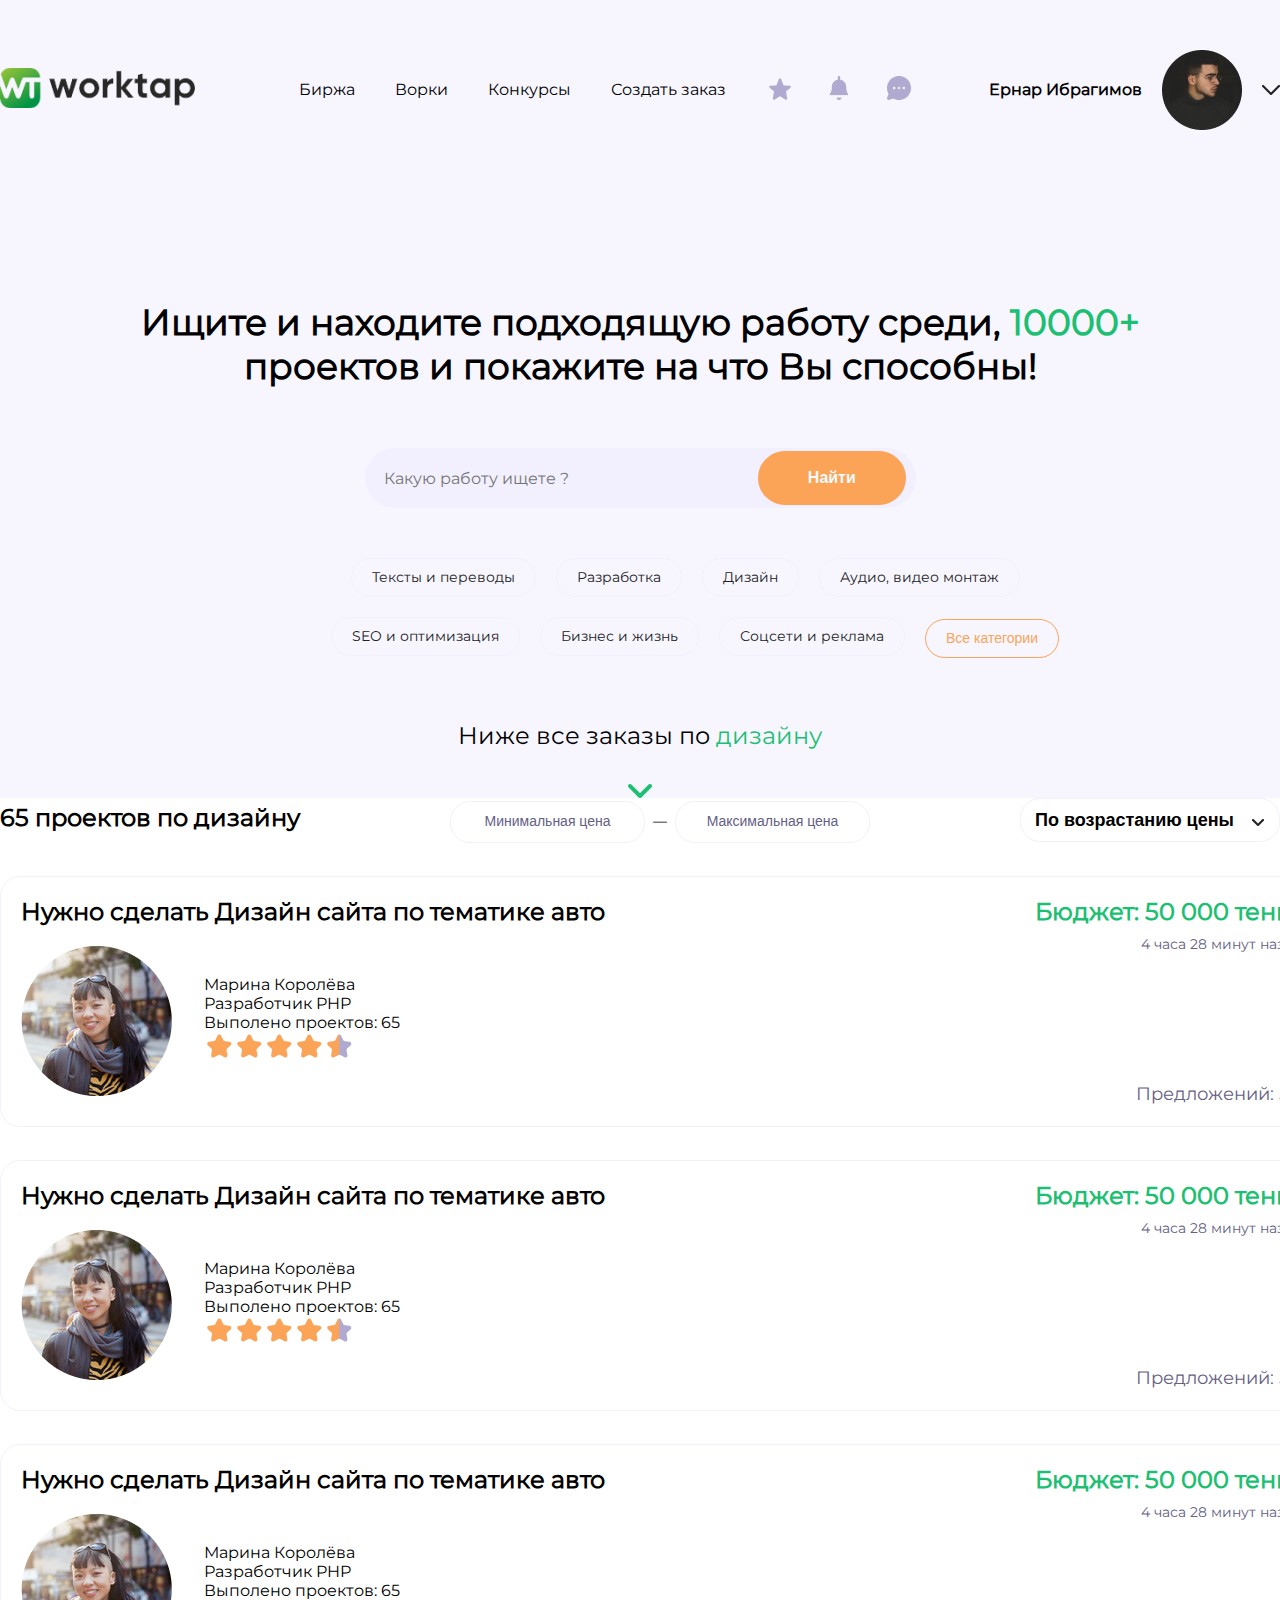
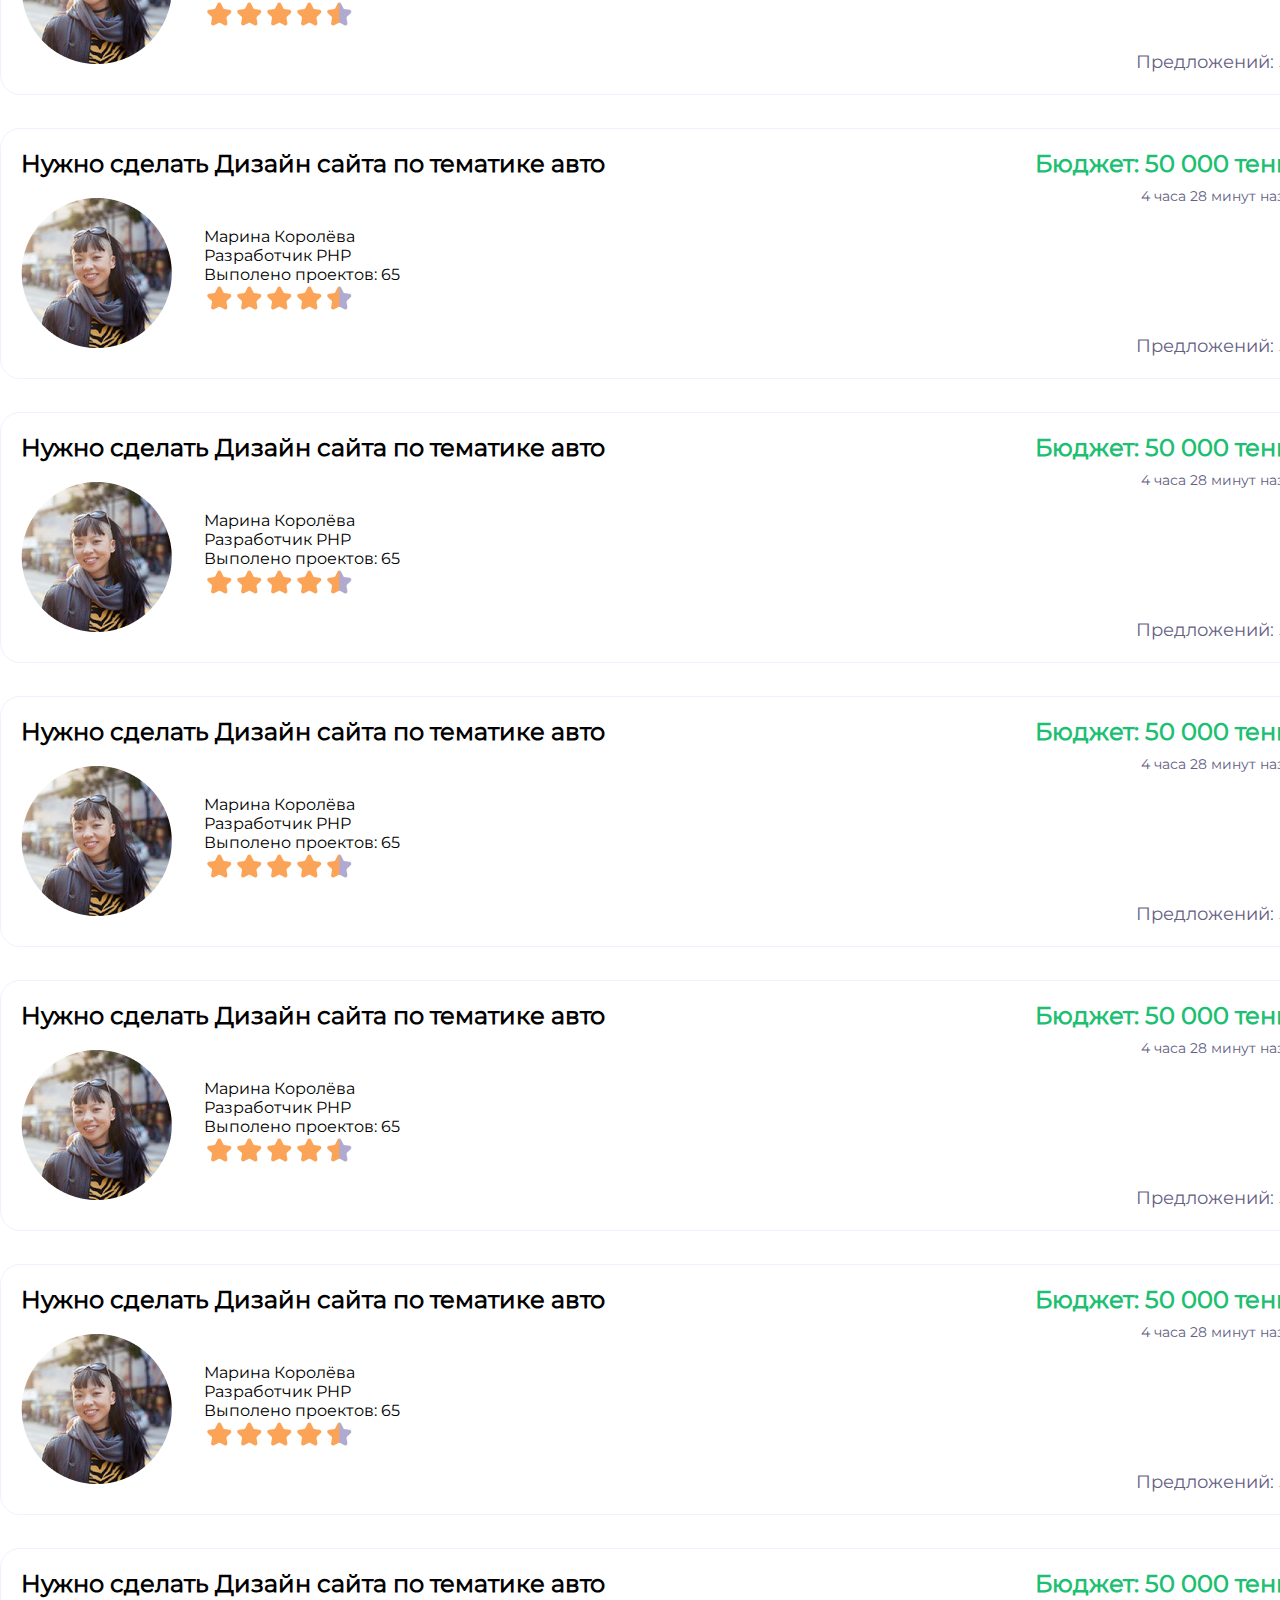
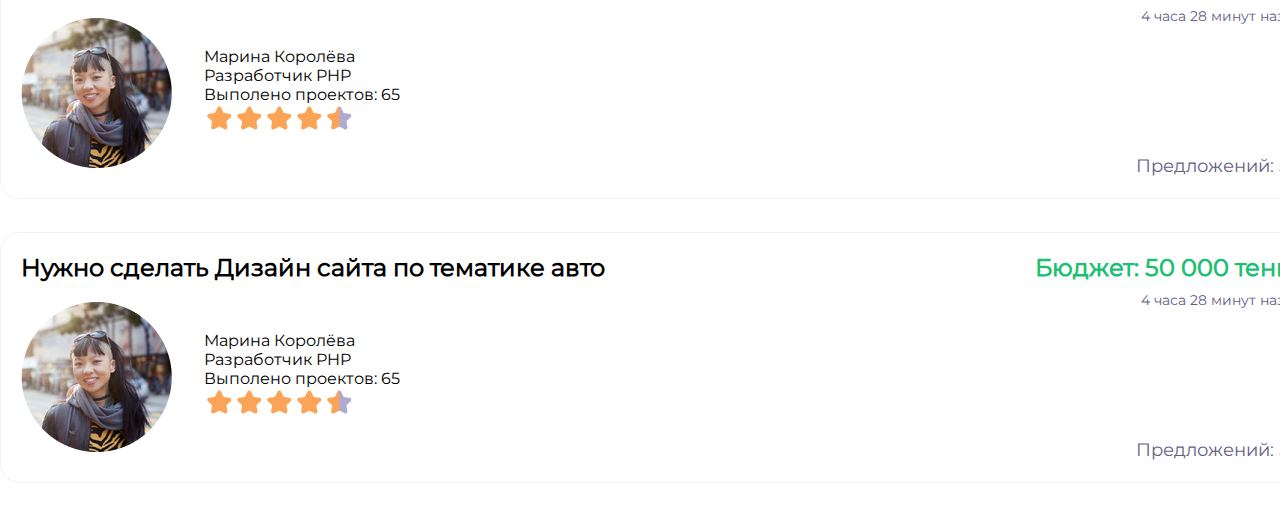
==== birzha.html @ c6c2c229 "add birzha" ====
<!DOCTYPE html>
<html lang="en">
<head>
    <meta charset="UTF-8">
    <meta http-equiv="X-UA-Compatible" content="IE=edge">
    <meta name="viewport" content="width=device-width, initial-scale=1.0">
    <link rel="stylesheet" href="css/style.css">
    <title>Document</title>
</head>
<body>
    <section class="one_birzha">
        <div class="container">
            <header class="main_header">
                <div class="top_nav">
                    <div class="top_nav__logo">
                        <a href="#">
                            <img src="img/image 3.png" alt="">
                        </a>
                    </div>
                    <ul class="top_nav__menu">
                        <li>
                            <a href="" class="top_nav__link">Биржа</a>
                        </li>
                        <li>
                            <a href="" class="top_nav__link">Ворки</a>
                        </li>
                        <li>
                            <a href="" class="top_nav__link">Конкурсы</a>
                        </li>
                        <li>
                            <a href="" class="top_nav__link">Создать заказ</a>
                        </li>
                    </ul>
                    <div class="top_nav__pics">
                        <img src="img/birzh/star.png" alt="" class="top_nav__img">
                        <img src="img/birzh/bell.png" alt="" class="top_nav__img">
                        <img src="img/birzh/cloud.png" alt="" class="top_nav__img">
                    </div>
                    <div class="top_nav__specialist">
                        <p class="top_nav__name">Ернар Ибрагимов</p>
                        <img src="img/birzh/lico_header.png" alt="" class="specialist_photo">
                        <img src="img/birzh/v.png" alt="" class="specialist_v">
                    </div>
                </div>
            </header>
            <div class="birzha_centr">
                <div class="content_one__birzha_zag">
                    <div class="zagolovok_birzha">
                        <p>Ищите и находите подходящую работу среди, <span class="colortext">10000+</span> проектов и покажите на что Вы способны!</p>
                    </div>
                </div>
                <div class="content_one__birzha">
                    <form action="" class="text-center_birzha" id="index-bottom-form">
                        <input class="whattodo" type="text" placeholder="Какую работу ищете ?">
                        <input class="searching_button" type="button" value="Найти">
                    </form>
                    <fieldset class="categories_birzha">
                        <div class="categories__text">
                            <label class="categories__label" for="text">Тексты и переводы</label>
                        </div>
                        <div class="categories__development">
                            <label class="categories__label" for="development">Разработка</label>
                        </div>
                        <div class="categories__design">
                            <label class="categories__label" for="design">Дизайн</label>
                        </div>
                        <div class="categories__editing">
                            <label class="categories__label" for="editing">Аудио, видео монтаж</label>
                        </div>
                        <div class="categories__seo">
                            <label class="categories__label" for="seo">SEO и оптимизация</label>
                        </div>
                        <div class="categories__business">
                            <label class="categories__label" for="business">Бизнес и жизнь</label>
                        </div>
                        <div class="categories__advert">
                            <label class="categories__label" for="advert">Соцсети и реклама</label>
                        </div>
                        <input class="categories__button" type="button" value="Все категории">
                    </fieldset>
                    <div class="content_footer">
                        <p class="con_foot">Ниже все заказы по <span class="colortext">дизайну</span></p>
                    </div>
                    <div class="content_footer__galka">
                        <img src="img/birzh/v_green.png" alt="" class="img_foot">
                    </div>
                </div>
            </div>
        </div>
    </section>
    <section class="two_birzha">
        <div class="container">
            <div class="two_birzha__top">
                <h2 class="sec_two__title">65 проектов по дизайну</h2>
                <div class="sec_two__buttons_top">
                    <button class="min">Минимальная цена</button>
                    <p class="sec_two__p_top">—</p>
                    <button class="max">Максимальная цена</button>
                </div>
                <div class="sec_two__price_sort">
                    <button class="price_sort_button">По возрастанию цены</button>
                    <img src="img/birzh/v_price_sort.png" alt="" class="price_sort__img">
                </div>
            </div>
            <div class="sec_two__freelancers">
                <div class="freelancer_cards freelancer-item__birzha">
                    <div class="freelancer-item__birzha_left">
                        <h2 class="freelancer_card__title">Нужно сделать Дизайн сайта по тематике авто</h2>
                        <header class="freelancer_card__header_birzha">
                            <img class="freelancer_card__img" src="img/freelans1.png" alt="">
                            <div class="freelancer_info">
                                <p class="freelancer_card__name">Марина Королёва</p>
                                <p class="freelancer_card__speciality">Разработчик PHP</p>
                                <p class="freelancer_card__project_done">Выполено проектов: 65</p>
                                <div class="freelancer_card__rates">
                                    <img class="rate__star" src="img/Group1.png" alt="+">
                                </div>
                            </div>
                        </header>
                    </div> 
                    <div class="freelancer-item__birzha_right">
                        <h2 class="freelance_card__title_right">Бюджет: 50 000 тенге</h2>
                        <p class="freelance_card__right">4 часа 28 минут назад</p>
                        <p class="freelance_card__right_bottom">Предложений: 50</p>
                    </div>  
                </div>
                <div class="freelancer_cards freelancer-item__birzha">
                    <div class="freelancer-item__birzha_left">
                        <h2 class="freelancer_card__title">Нужно сделать Дизайн сайта по тематике авто</h2>
                        <header class="freelancer_card__header_birzha">
                            <img class="freelancer_card__img" src="img/freelans1.png" alt="">
                            <div class="freelancer_info">
                                <p class="freelancer_card__name">Марина Королёва</p>
                                <p class="freelancer_card__speciality">Разработчик PHP</p>
                                <p class="freelancer_card__project_done">Выполено проектов: 65</p>
                                <div class="freelancer_card__rates">
                                    <img class="rate__star" src="img/Group1.png" alt="+">
                                </div>
                            </div>
                        </header>
                    </div> 
                    <div class="freelancer-item__birzha_right">
                        <h2 class="freelance_card__title_right">Бюджет: 50 000 тенге</h2>
                        <p class="freelance_card__right">4 часа 28 минут назад</p>
                        <p class="freelance_card__right_bottom">Предложений: 50</p>
                    </div>  
                </div>
                <div class="freelancer_cards freelancer-item__birzha">
                    <div class="freelancer-item__birzha_left">
                        <h2 class="freelancer_card__title">Нужно сделать Дизайн сайта по тематике авто</h2>
                        <header class="freelancer_card__header_birzha">
                            <img class="freelancer_card__img" src="img/freelans1.png" alt="">
                            <div class="freelancer_info">
                                <p class="freelancer_card__name">Марина Королёва</p>
                                <p class="freelancer_card__speciality">Разработчик PHP</p>
                                <p class="freelancer_card__project_done">Выполено проектов: 65</p>
                                <div class="freelancer_card__rates">
                                    <img class="rate__star" src="img/Group1.png" alt="+">
                                </div>
                            </div>
                        </header>
                    </div> 
                    <div class="freelancer-item__birzha_right">
                        <h2 class="freelance_card__title_right">Бюджет: 50 000 тенге</h2>
                        <p class="freelance_card__right">4 часа 28 минут назад</p>
                        <p class="freelance_card__right_bottom">Предложений: 50</p>
                    </div>  
                </div>
                <div class="freelancer_cards freelancer-item__birzha">
                    <div class="freelancer-item__birzha_left">
                        <h2 class="freelancer_card__title">Нужно сделать Дизайн сайта по тематике авто</h2>
                        <header class="freelancer_card__header_birzha">
                            <img class="freelancer_card__img" src="img/freelans1.png" alt="">
                            <div class="freelancer_info">
                                <p class="freelancer_card__name">Марина Королёва</p>
                                <p class="freelancer_card__speciality">Разработчик PHP</p>
                                <p class="freelancer_card__project_done">Выполено проектов: 65</p>
                                <div class="freelancer_card__rates">
                                    <img class="rate__star" src="img/Group1.png" alt="+">
                                </div>
                            </div>
                        </header>
                    </div> 
                    <div class="freelancer-item__birzha_right">
                        <h2 class="freelance_card__title_right">Бюджет: 50 000 тенге</h2>
                        <p class="freelance_card__right">4 часа 28 минут назад</p>
                        <p class="freelance_card__right_bottom">Предложений: 50</p>
                    </div>  
                </div>
                <div class="freelancer_cards freelancer-item__birzha">
                    <div class="freelancer-item__birzha_left">
                        <h2 class="freelancer_card__title">Нужно сделать Дизайн сайта по тематике авто</h2>
                        <header class="freelancer_card__header_birzha">
                            <img class="freelancer_card__img" src="img/freelans1.png" alt="">
                            <div class="freelancer_info">
                                <p class="freelancer_card__name">Марина Королёва</p>
                                <p class="freelancer_card__speciality">Разработчик PHP</p>
                                <p class="freelancer_card__project_done">Выполено проектов: 65</p>
                                <div class="freelancer_card__rates">
                                    <img class="rate__star" src="img/Group1.png" alt="+">
                                </div>
                            </div>
                        </header>
                    </div> 
                    <div class="freelancer-item__birzha_right">
                        <h2 class="freelance_card__title_right">Бюджет: 50 000 тенге</h2>
                        <p class="freelance_card__right">4 часа 28 минут назад</p>
                        <p class="freelance_card__right_bottom">Предложений: 50</p>
                    </div>  
                </div>
                <div class="freelancer_cards freelancer-item__birzha">
                    <div class="freelancer-item__birzha_left">
                        <h2 class="freelancer_card__title">Нужно сделать Дизайн сайта по тематике авто</h2>
                        <header class="freelancer_card__header_birzha">
                            <img class="freelancer_card__img" src="img/freelans1.png" alt="">
                            <div class="freelancer_info">
                                <p class="freelancer_card__name">Марина Королёва</p>
                                <p class="freelancer_card__speciality">Разработчик PHP</p>
                                <p class="freelancer_card__project_done">Выполено проектов: 65</p>
                                <div class="freelancer_card__rates">
                                    <img class="rate__star" src="img/Group1.png" alt="+">
                                </div>
                            </div>
                        </header>
                    </div> 
                    <div class="freelancer-item__birzha_right">
                        <h2 class="freelance_card__title_right">Бюджет: 50 000 тенге</h2>
                        <p class="freelance_card__right">4 часа 28 минут назад</p>
                        <p class="freelance_card__right_bottom">Предложений: 50</p>
                    </div>  
                </div>
                <div class="freelancer_cards freelancer-item__birzha">
                    <div class="freelancer-item__birzha_left">
                        <h2 class="freelancer_card__title">Нужно сделать Дизайн сайта по тематике авто</h2>
                        <header class="freelancer_card__header_birzha">
                            <img class="freelancer_card__img" src="img/freelans1.png" alt="">
                            <div class="freelancer_info">
                                <p class="freelancer_card__name">Марина Королёва</p>
                                <p class="freelancer_card__speciality">Разработчик PHP</p>
                                <p class="freelancer_card__project_done">Выполено проектов: 65</p>
                                <div class="freelancer_card__rates">
                                    <img class="rate__star" src="img/Group1.png" alt="+">
                                </div>
                            </div>
                        </header>
                    </div> 
                    <div class="freelancer-item__birzha_right">
                        <h2 class="freelance_card__title_right">Бюджет: 50 000 тенге</h2>
                        <p class="freelance_card__right">4 часа 28 минут назад</p>
                        <p class="freelance_card__right_bottom">Предложений: 50</p>
                    </div>  
                </div>
                <div class="freelancer_cards freelancer-item__birzha">
                    <div class="freelancer-item__birzha_left">
                        <h2 class="freelancer_card__title">Нужно сделать Дизайн сайта по тематике авто</h2>
                        <header class="freelancer_card__header_birzha">
                            <img class="freelancer_card__img" src="img/freelans1.png" alt="">
                            <div class="freelancer_info">
                                <p class="freelancer_card__name">Марина Королёва</p>
                                <p class="freelancer_card__speciality">Разработчик PHP</p>
                                <p class="freelancer_card__project_done">Выполено проектов: 65</p>
                                <div class="freelancer_card__rates">
                                    <img class="rate__star" src="img/Group1.png" alt="+">
                                </div>
                            </div>
                        </header>
                    </div> 
                    <div class="freelancer-item__birzha_right">
                        <h2 class="freelance_card__title_right">Бюджет: 50 000 тенге</h2>
                        <p class="freelance_card__right">4 часа 28 минут назад</p>
                        <p class="freelance_card__right_bottom">Предложений: 50</p>
                    </div>  
                </div>
                <div class="freelancer_cards freelancer-item__birzha">
                    <div class="freelancer-item__birzha_left">
                        <h2 class="freelancer_card__title">Нужно сделать Дизайн сайта по тематике авто</h2>
                        <header class="freelancer_card__header_birzha">
                            <img class="freelancer_card__img" src="img/freelans1.png" alt="">
                            <div class="freelancer_info">
                                <p class="freelancer_card__name">Марина Королёва</p>
                                <p class="freelancer_card__speciality">Разработчик PHP</p>
                                <p class="freelancer_card__project_done">Выполено проектов: 65</p>
                                <div class="freelancer_card__rates">
                                    <img class="rate__star" src="img/Group1.png" alt="+">
                                </div>
                            </div>
                        </header>
                    </div> 
                    <div class="freelancer-item__birzha_right">
                        <h2 class="freelance_card__title_right">Бюджет: 50 000 тенге</h2>
                        <p class="freelance_card__right">4 часа 28 минут назад</p>
                        <p class="freelance_card__right_bottom">Предложений: 50</p>
                    </div>  
                </div>
                <div class="freelancer_cards freelancer-item__birzha">
                    <div class="freelancer-item__birzha_left">
                        <h2 class="freelancer_card__title">Нужно сделать Дизайн сайта по тематике авто</h2>
                        <header class="freelancer_card__header_birzha">
                            <img class="freelancer_card__img" src="img/freelans1.png" alt="">
                            <div class="freelancer_info">
                                <p class="freelancer_card__name">Марина Королёва</p>
                                <p class="freelancer_card__speciality">Разработчик PHP</p>
                                <p class="freelancer_card__project_done">Выполено проектов: 65</p>
                                <div class="freelancer_card__rates">
                                    <img class="rate__star" src="img/Group1.png" alt="+">
                                </div>
                            </div>
                        </header>
                    </div> 
                    <div class="freelancer-item__birzha_right">
                        <h2 class="freelance_card__title_right">Бюджет: 50 000 тенге</h2>
                        <p class="freelance_card__right">4 часа 28 минут назад</p>
                        <p class="freelance_card__right_bottom">Предложений: 50</p>
                    </div>  
                </div>
            </div>
        </div>
    </section>
</body>
</html>
---- css/style.css ----
@import './fonts.css';
* {
    margin: 0;
    padding: 0;
}
body {
    font-family: 'Montserrat', sans-serif;
}
.container {
    max-width: 1320px;
    margin: 0 auto; 
}
.colortext {
    color: #1DBF73;
}
a {
    text-decoration: none;
}
.main_header {
    display: flex;
    flex-direction: column;
    padding-top: 50px;
}
li {
    list-style-type: none;
}
img {
    max-width: 100%;
    height: auto;
}
.one {
    background: #F7F6FF;
    padding-bottom: 127px;
    margin-bottom: 109px;
}
.top_nav {
    display: flex;
    top: 26px;
    align-items: center; 
    justify-content: space-between;
}
.top_nav__menu {
    display: flex;
    flex-direction: row;
    align-items: flex-start;
    padding: 0px;
    gap: 40px;
    margin-left: 60px;
}
.top_nav__link {
    font-family: 'Montserrat';
    font-style: normal;
    font-weight: 500;
    font-size: 16px;
    line-height: 20px;
    color: #000000;
}
.top_nav__buttons button {
    font-family: 'Montserrat';
    font-style: normal;
    font-weight: 600;
    font-size: 16px;
    line-height: 20px;
    color: #1DBF73;
    background-color: #F2F0FE;
    padding: 10px 30px;
    border: none;
    border-radius: 25px;
}
.top_nav__buttons button:hover {
    background: #1DBF73;
    color: #F2F0FE;
}
.registr {
    margin-left: 166px;
}
.enter {
    margin-left: 30px;
}
.content_one {
    display: flex;
    justify-content: space-between;
    align-items: center;
    padding-top: 68px;
}
.content_one__left {
    max-width: 591px;
    padding-top: 20px;
}
.zagolovok {
    font-family: 'Montserrat';
    font-style: normal;
    font-weight: 700;
    font-size: 36px;
    line-height: 44px;
    letter-spacing: 0.05em;
    color: #222222;
    margin-bottom: 30px;
}
.zagolovok_two {
    font-family: 'Montserrat';
    font-style: normal;
    font-weight: 500;
    font-size: 20px;
    line-height: 24px;
    color: #222222;
}
.text-center {
    padding: 50px 0;
}

.whattodo {
    width: 532px;
    height: 60px;
    background: #F2F0FE;
    border: none;
    border-radius: 50px;
    font-family: 'Montserrat';
    font-weight: 500;
    font-size: 16px;
    line-height: 20px;
    padding-left:19px;
}
.nayti {
    width: 154px;
    height: 60px;
    background: #FBA457;
    color: #F6FAFD;
    font-family: 'Montserrat';
    font-weight: 700;
    font-size: 16px;
    line-height: 20px;
    border-radius: 50px;
    border: none;
    position: absolute;
    right: 56.6%;
    cursor: pointer;
}
.categories {
    display: flex;
    flex-wrap: wrap;
    align-items: center;
    border-style: none;
    width: 532px;
}
.categories__title {
    font-family: 'Montserrat';
    font-weight: 500;
    font-size: 16px;
    line-height: 20px;
    padding-top: 50px;
    color: #222222;
    margin-bottom: 30px;
}
.categories__label {
    display: block;
    cursor: pointer;
    padding: 10px 20px;
    border: 1px solid #F2F0FE;
    border-radius: 50px;
    margin-right: 20px;
    margin-bottom: 20px;
    font-family: 'Montserrat';
    font-weight: 400;
    font-size: 14px;
    line-height: 17px;
    color: #222222;
}
.categories__button {
    padding: 10px 20px;
    border: 1px solid #FBA457;
    border-radius: 50px;
    font-style: normal;
    font-weight: 500;
    font-size: 14px;
    line-height: 17px;
    color: #FBA457;
    background: none;
    margin-bottom: 16px;
}
.two {
    margin-bottom: 100px;
}
.two__title {
    font-weight: 600;
    font-size: 24px;
    line-height: 29px;
    color: #222222;
    margin-bottom: 48px;
}
.work_wrapper {
    display: flex;
    align-items: center;
    flex-wrap: wrap;
}
.work_card__header {
    display: flex;
    align-items: center;
    margin-bottom: 30px;
}
.work_card__img {
    margin-right: 20px;
}
.work_card__name {
    font-weight: 600;
    font-size: 18px;
    line-height: 22px;
    color: #222222;
}
.work_card__description {
    font-weight: 400;
    font-size: 14px;
    line-height: 17px;
    color: #222222;
    margin-bottom: 30px;
}
.work_card__button {
    display: block;
    width: 380px;
    height: 31px;
    padding-top: 12px;
    border: 1px solid #1DBF73;
    border-radius: 50px;
    font-style: normal;
    font-weight: 500;
    font-size: 14px;
    line-height: 17px;
    text-align: center;
    color: #1DBF73;
}
.work_card__button:hover {
    background: #1DBF73;
}
.work-item {
    width: 378px;
    min-height: 230px;
    padding: 20px;
    border: 1px solid #F2F0FE;
    border-radius: 20px;
    margin-right: 20px;
    margin-bottom: 30px;

}
.work-card__button-all {
    color: #1DBF73;
}
.work-card__button-all:hover {
    background: #1DBF73;
}
.button-all {
    width: 378px;
    min-height: 230px;
    padding: 20px;
    margin-right: 20px;
    margin-bottom: 30px;  
    display: flex;
    align-items: center;
    justify-content: center;
    border-style: none;
    background: #F2F0FE;
    border-radius: 20px;
    font-style: normal;
    font-weight: 600;
    font-size: 18px;
    line-height: 22px;
}
.three {
    margin-bottom: 100px;
}
.three__title {
    font-weight: 600;
    font-size: 24px;
    line-height: 29px;
    color: #222222;
    margin-bottom: 48px;
}
.freelancer__wrapper {
    display: flex;
    align-items: center;
    flex-wrap: wrap;
}
.freelancer-item {
    width: 378px;
    min-height: 230px;
    padding: 20px;
    border: 1px solid #F2F0FE;
    border-radius: 20px;
    margin-right: 20px;
    margin-bottom: 30px;
}
.freelancer_card__header {
    display: flex;
    align-items: center;
    margin-bottom: 30px;
}
.freelancer_card__img {
    margin-right: 32px;
}
.freelancer_card_button {
    display: block;
    width: 380px;
    height: 31px;
    padding-top: 12px;
    border: 1px solid #1DBF73;
    border-radius: 50px;
    font-style: normal;
    font-weight: 500;
    font-size: 14px;
    line-height: 17px;
    text-align: center;
    color: #1DBF73;
}
.four {
    margin-bottom: 100px;
}
.four_title__heading {
    font-weight: 600;
    font-size: 24px;
    line-height: 29px;
    letter-spacing: 0.02em;
    color: #000000;
    margin-bottom: 20px;
}
.four_title__description {
    font-weight: 400;
    font-size: 16px;
    line-height: 20px;
    margin-bottom: 50px;
}
.four_content {
    display: flex;
    justify-content: space-between;
}
.choose_service {
    max-width: 389px;
}
.pay {
    max-width: 389px;
}
.get_result {
    max-width: 389px;
}
.four_content__img {
    margin-bottom: 20px;
}
.four_content__heading {
    margin-bottom: 20px;
    font-weight: 600;
    font-size: 18px;
    line-height: 22px;
}
.four_content__description {
    font-weight: 400;
    font-size: 14px;
    line-height: 17px;
}

.five {
    min-height: 100vh;
    background: url(../img/five_back.png) top / cover no-repeat;
}
.five_heading {
    padding-top: 50px;
    margin-bottom: 45px;
}
.benefit_content {
    display: flex;
    align-items: center;
    width: 533px;
    height: 90px;
    background: #F6FAFD;
    box-shadow: 0px 16px 16px rgba(0, 0, 0, 0.04);
    border-radius: 20px;
    margin-bottom: 30px;
    padding-left: 30px;
}

.benefit__description {
    font-weight: 400;
    font-size: 14px;
    line-height: 17px;
    padding-left: 30px;
}

.bottom__description {
    font-weight: 600;
    font-size: 20px;
    line-height: 24px;
    letter-spacing: 0.02em;
    color: #F6FAFD;
    margin-bottom: 40px;
}

.five_bottom__button {
    border: none;
    background: #5E4EDB;
    border-radius: 50px;
    width: 221px;
    height: 69px;
    font-weight: 700;
    font-size: 24px;
    line-height: 29px;
    letter-spacing: 0.02em;
    color: #F6FAFD;
    cursor: pointer;
    margin-bottom: 90px;
}
.six {
    padding-top: 50px;
    padding-bottom: 100px;
    background-color: #F2F0FE;
}
.footer_wrapper {
    display: flex;
    justify-content: space-between;
    margin-bottom: 50px;
}
.footer__title {
    font-weight: 700;
    font-size: 24px;
    line-height: 29px;
    letter-spacing: 0.02em;
    color: #222222;
    margin-bottom: 30px;
}
.footer_list__link {
    display: block;
    font-style: normal;
    font-weight: 400;
    font-size: 14px;
    line-height: 17px;
    color: #222222;
    margin-bottom: 10px;
}
.footer_follow__item {
    display: flex;
}
.footer_follow__link {
    margin-right: 30px;
}
.footer__copyright {
    text-align: center;
    font-style: normal;
    font-weight: 500;
    font-size: 16px;
    line-height: 20px;
    letter-spacing: 0.02em;
    color: #222222;
}


/*-----------------------------birzha--------------------------------------------------*/
.one_birzha {
    background: #F7F6FF;
}
.top_nav__specialist {
    display: flex;
    align-items: center;
}
.top_nav__name {
    font-weight: 600;
    font-size: 16px;
    line-height: 20px;
}
.top_nav__img {
    margin-right: 34px;
}
.specialist_photo {
    margin: 0 20px;
}
.zagolovok_birzha {
    font-weight: 700;
    font-size: 36px;
    line-height: 44px;
    max-width: 1000px;
    text-align: center;
}
.content_one__birzha_zag {
    padding-top: 170px;
    padding-bottom: 60px;
    display: flex;
    justify-content: center;
}
.categories_birzha {
    display: flex;
    flex-wrap: wrap;
    align-items: center;
    border-style: none;
    width: 730px;
    justify-content:center;
    margin-left: 330px;
}
.text-center_birzha {
    padding-bottom: 50px;
    display: flex;
    justify-content: center;
    position: relative;
    
}
.searching_button {
    position: absolute;
    right: 29%;
    width: 154px;
    height: 60px;
    background: #FBA457;
    border: 3px solid #F2F0FE;
    border-radius: 50px;
    font-style: normal;
    font-weight: 700;
    font-size: 16px;
    line-height: 20px;
    color: #F6FAFD;
}
.content_footer {
    font-weight: 500;
    font-size: 24px;
    line-height: 29px;
    padding-top: 45px;
    display: flex;
    justify-content: center;
}
.content_footer__galka {
    display: flex;
    justify-content: center;
    margin-top: 34px;
}
.two_birzha__top {
    display: flex;
    align-items: baseline;
    justify-content: space-between;
}
.sec_two__buttons_top {
    display: flex;
    align-items: center;
}
.min, .max {
    font-weight: 400;
    font-size: 14px;
    line-height: 17px;
    color: #656084;
    background: none;
    width: 195px;
    height: 42px;
    border: 1px solid #F2F0FE;
    border-radius: 20px;
}
.sec_two__p_top {
    font-weight: 400;
    font-size: 14px;
    line-height: 17px;
    padding: 0 8px;
}
.price_sort_button {
    font-weight: 600;
    font-size: 18px;
    line-height: 22px;
    background: none;
    border: none;
    padding-top: 10px;
    padding-left: 14px;
}
.sec_two__price_sort {
    width: 258px;
    height: 42px;
    border: 1px solid #F2F0FE;
    border-radius: 20px;
}
.price_sort__img {
    padding-left: 14px;
}
.freelancer-item__birzha {
    width: 100%;
    height: 209px;
    padding: 20px;
    border: 1px solid #F2F0FE;
    border-radius: 20px;
    margin-right: 20px;
    margin-bottom: 30px;
    display: flex;
    justify-content: space-between;
    margin-top: 33px;
    cursor: pointer;
}
.freelancer-item__birzha:hover {
    
}
.freelance_card__title_right {
    color: #1DBF73;
}
.freelancer_card__header_birzha {
    display: flex;
    align-items: center;
    margin-bottom: 30px;
    padding-top: 20px;
}
.freelance_card__right {
    font-weight: 400;
    font-size: 14px;
    line-height: 17px;
    color: #656084;
    padding-top: 10px;
}
.freelance_card__right_bottom  {
    font-weight: 400;
    font-size: 18px;
    line-height: 22px;
    color: #656084;
    padding-top: 130px;
}
.freelancer-item__birzha_right {
    text-align: end;
}
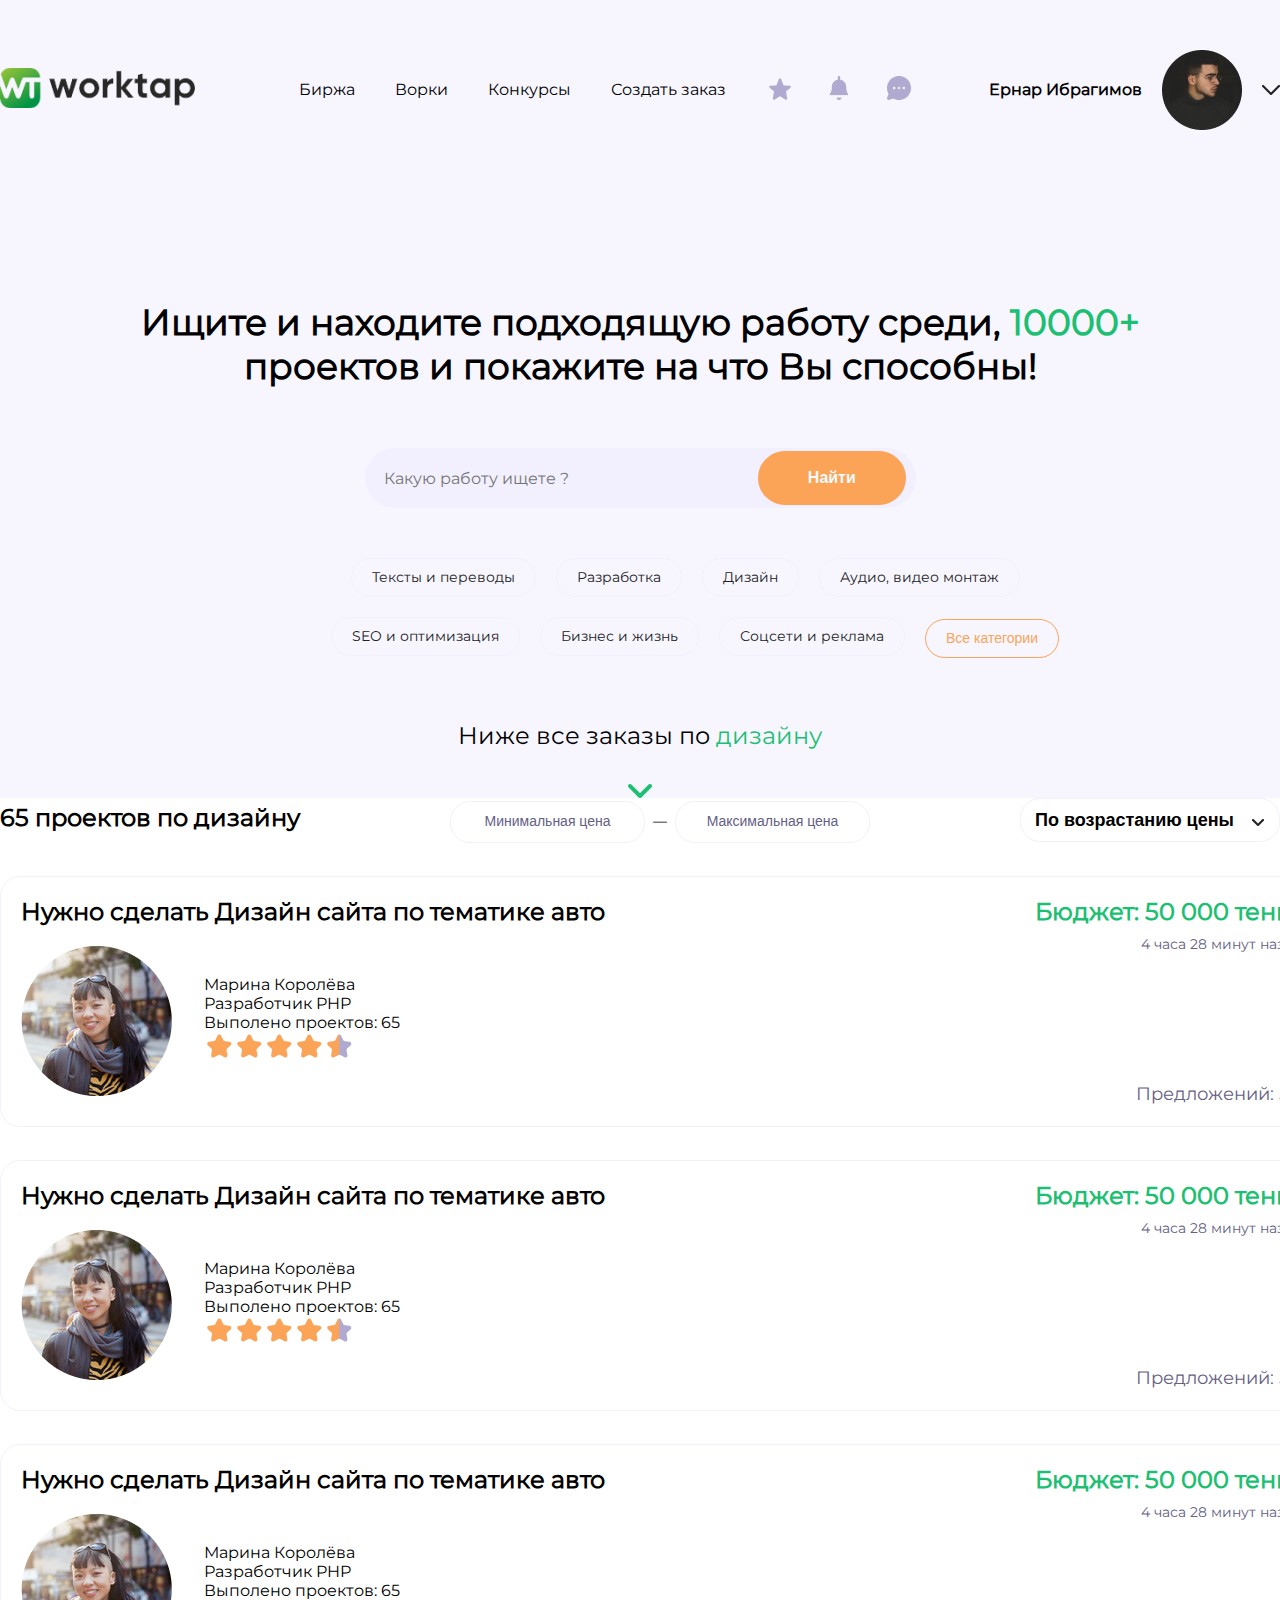
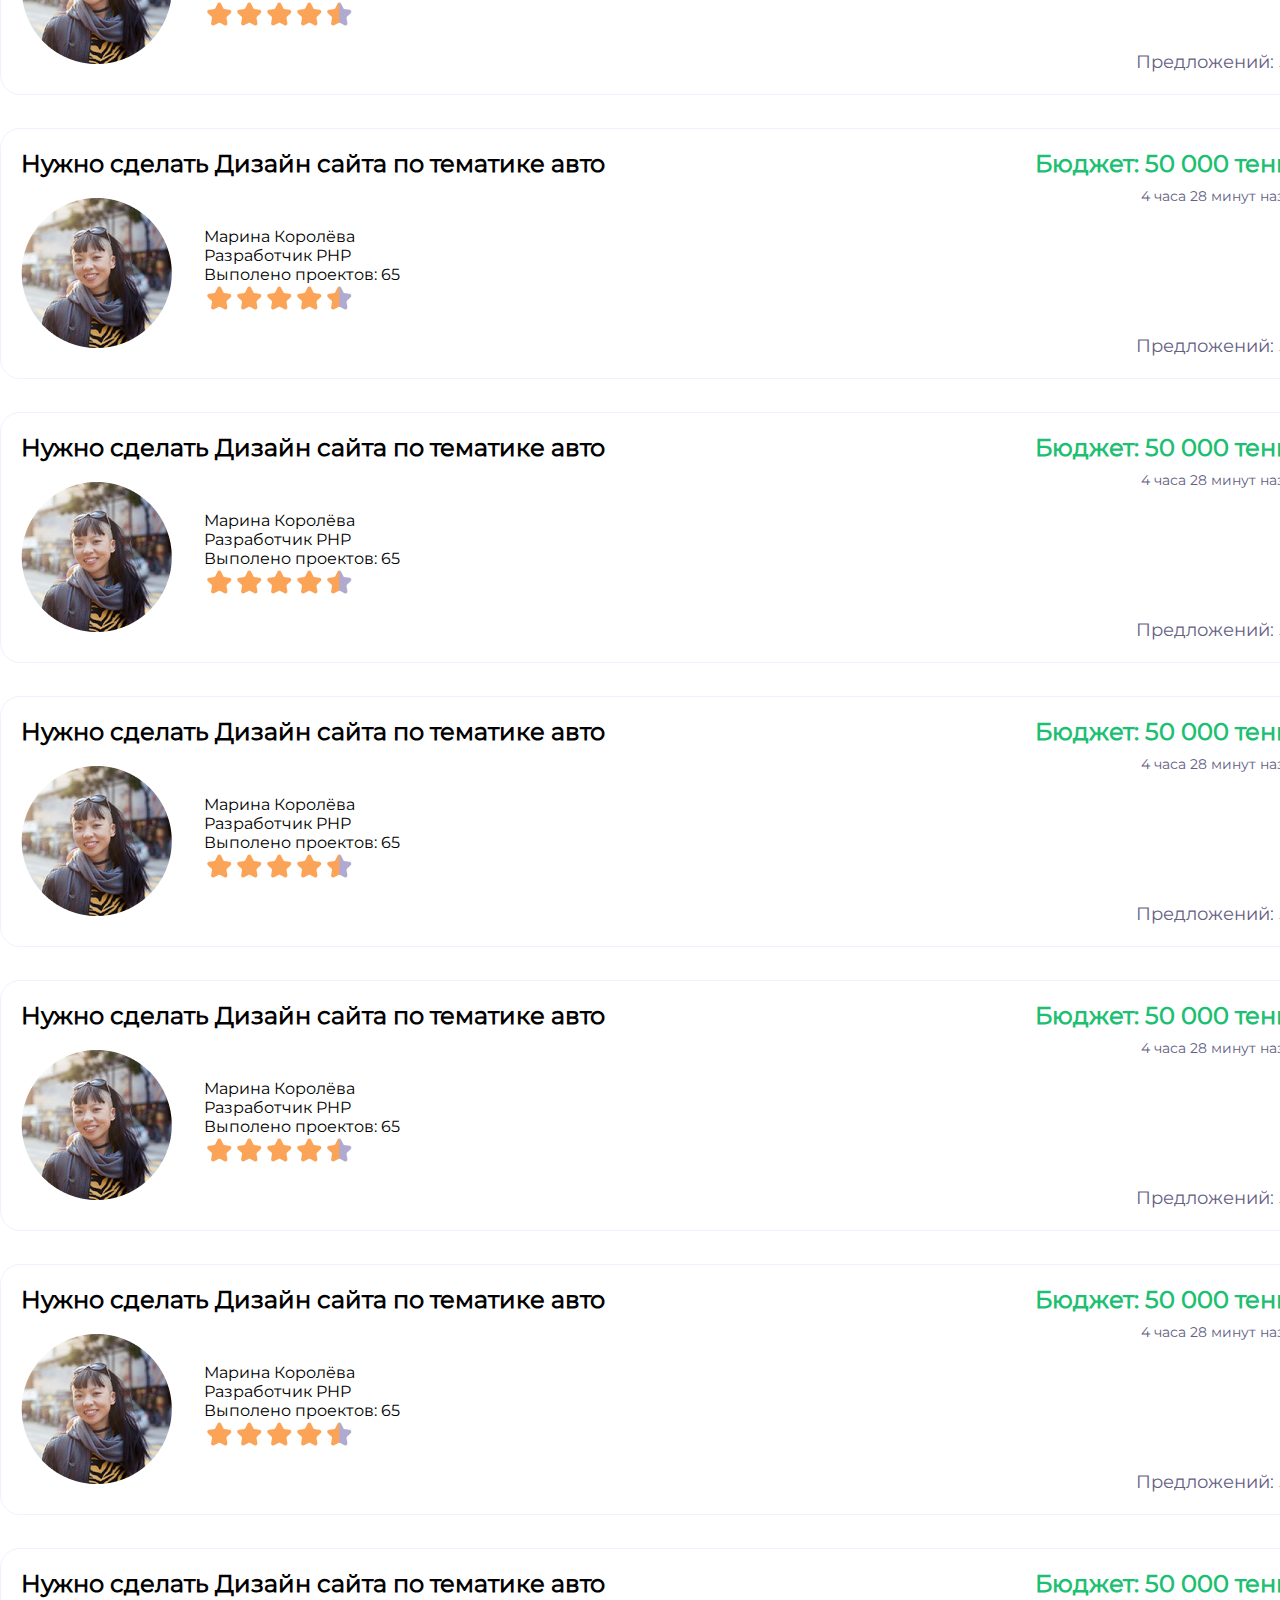
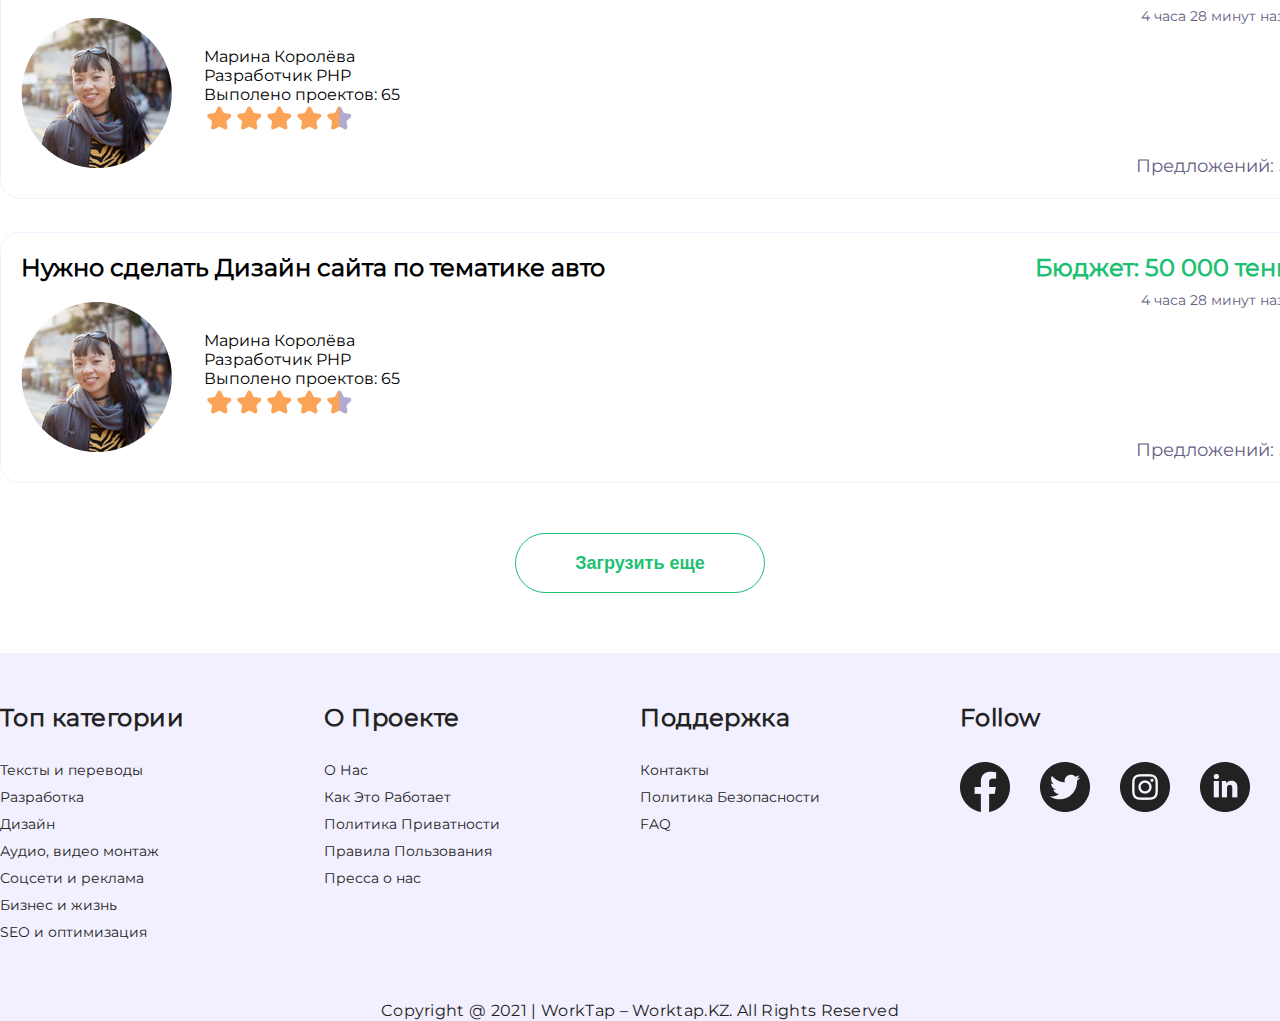
==== commit 19dd94e4: "second birzha" ====
--- a/birzha.html
+++ b/birzha.html
@@ -313,7 +313,105 @@
                         <p class="freelance_card__right_bottom">Предложений: 50</p>
                     </div>  
                 </div>
+                <div class="zagryzit_eshe">
+                    <button class="birzha_button">Загрузить еще</button>
+                </div>
             </div>
+
+        </div>
+    </section>
+    <section class="three_birzha">
+        <div class="container">
+            <footer class="footer_birzha">
+                <div class="footer_wrapper">
+                    <div class="footer_categories">
+                        <div class="footer__title">Топ категории</div>
+                        <ul class="footer_list">
+                            <li class="footer_list__item">
+                                <a href="" class="footer_list__link">Тексты и переводы</a>
+                            </li>
+                            <li class="footer_list__item">
+                                <a href="" class="footer_list__link">Разработка</a>
+                            </li>
+                            <li class="footer_list__item">
+                                <a href="" class="footer_list__link">Дизайн</a>
+                            </li>
+                            <li class="footer_list__item">
+                                <a href="" class="footer_list__link">Аудио, видео монтаж</a>
+                            </li>
+                            <li class="footer_list__item">
+                                <a href="" class="footer_list__link">Соцсети и реклама</a>
+                            </li>
+                            <li class="footer_list__item">
+                                <a href="" class="footer_list__link">Бизнес и жизнь</a>
+                            </li>
+                            <li class="footer_list__item">
+                                <a href="" class="footer_list__link">SEO и оптимизация</a>
+                            </li>
+                        </ul>
+                    </div>
+                    <div class="footer_projects">
+                        <div class="footer__title">О Проекте</div>
+                        <ul class="footer_list">
+                            <li class="footer_list__item">
+                                <a href="" class="footer_list__link">О Нас</a>
+                            </li>
+                            <li class="footer_list__item">
+                                <a href="" class="footer_list__link">Как Это Работает</a>
+                            </li>
+                            <li class="footer_list__item">
+                                <a href="" class="footer_list__link">Политика Приватности</a>
+                            </li>
+                            <li class="footer_list__item">
+                                <a href="" class="footer_list__link">Правила Пользования </a>
+                            </li>
+                            <li class="footer_list__item">
+                                <a href="" class="footer_list__link">Пресса о нас</a>
+                            </li>
+                        </ul>
+                    </div>
+                    <div class="footer_support">
+                        <div class="footer__title">Поддержка</div>
+                        <ul class="footer_list">
+                            <li class="footer_list__item">
+                                <a href="" class="footer_list__link">Контакты</a>
+                            </li>
+                            <li class="footer_list__item">
+                                <a href="" class="footer_list__link">Политика Безопасности</a>
+                            </li>
+                            <li class="footer_list__item">
+                                <a href="" class="footer_list__link">FAQ</a>
+                            </li>
+                        </ul>
+                    </div>
+                    <div class="footer_follow">
+                        <div class="footer__title">Follow</div>
+                        <ul class="footer_follow__item">
+                            <li class="footer_follow__list">
+                                <a href="" class="footer_follow__link">
+                                    <img src="img/footer_face.png" alt="">
+                                </a>
+                            </li>
+                            <li class="footer_follow__list">
+                                <a href="" class="footer_follow__link">
+                                    <img src="img/footer_twitt.png" alt="">
+                                </a>
+                            </li>
+                            <li class="footer_follow__list">
+                                <a href="" class="footer_follow__link">
+                                    <img src="img/footer_inst.png" alt="">
+                                </a>
+                            </li>
+                            <li class="footer_follow__list">
+                                <a href="" class="footer_follow__link">
+                                    <img src="img/footer_link.png" alt="">
+                                </a>
+                            </li>
+                        </ul>
+                    </div>
+                </div>
+                <p class="footer__copyright">Copyright @ 2021 | WorkTap – Worktap.KZ. All Rights Reserved</p>
+            </footer>
         </div>
     </section>
 </body>
--- a/css/style.css
+++ b/css/style.css
@@ -582,7 +582,7 @@
     cursor: pointer;
 }
 .freelancer-item__birzha:hover {
-    
+    box-shadow: -9px 21px 39px 0px rgba(34, 60, 80, 0.2);
 }
 .freelance_card__title_right {
     color: #1DBF73;
@@ -609,4 +609,27 @@
 }
 .freelancer-item__birzha_right {
     text-align: end;
+}
+.zagryzit_eshe {
+    display: flex;
+    justify-content: center;
+    margin-top: 50px;
+}
+.birzha_button {
+    font-weight: 600;
+    font-size: 18px;
+    line-height: 22px;
+    color: #1DBF73;
+    width: 250px;
+    border: 1px solid #1DBF73;
+    border-radius: 50px;
+    height: 60px;
+    background: none;
+}
+.three_birzha {
+    background: #F2F0FE;
+    margin-top: 60px;
+}
+.footer_birzha {
+    padding-top: 50px;
 }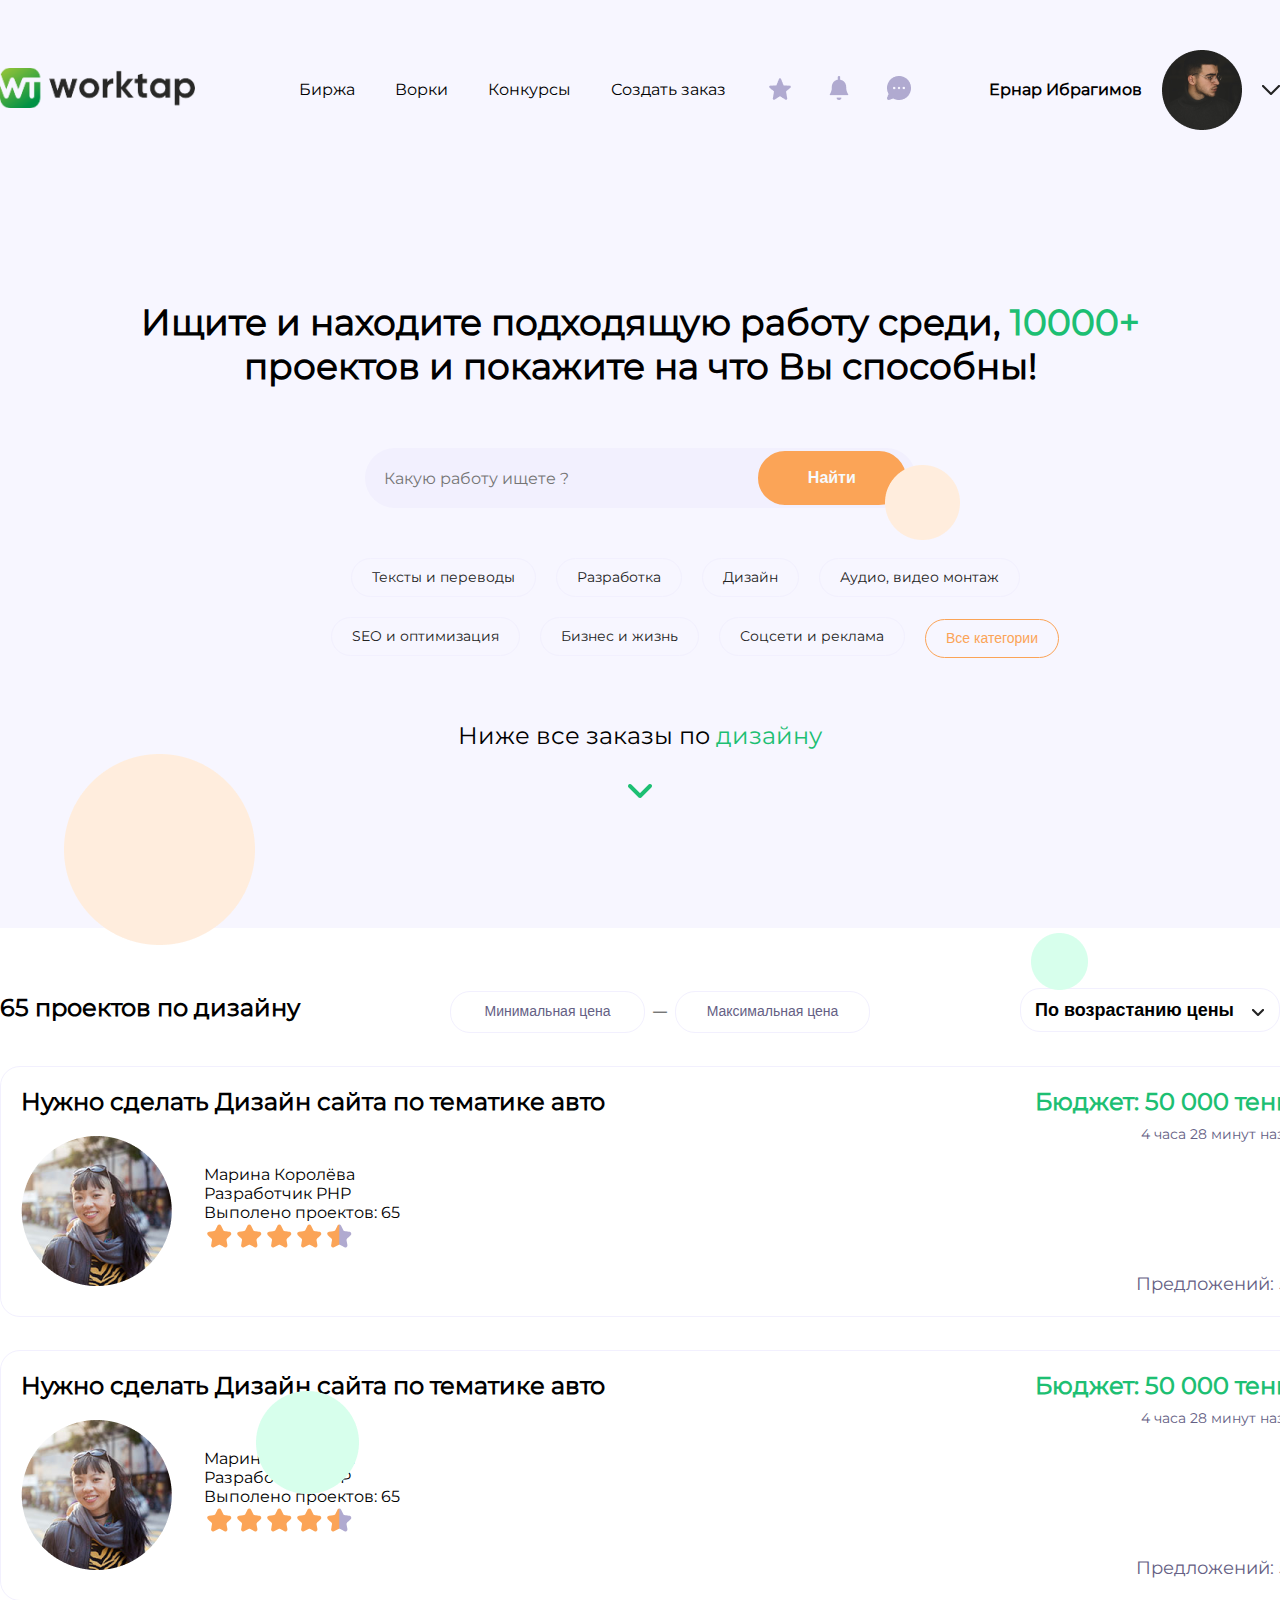
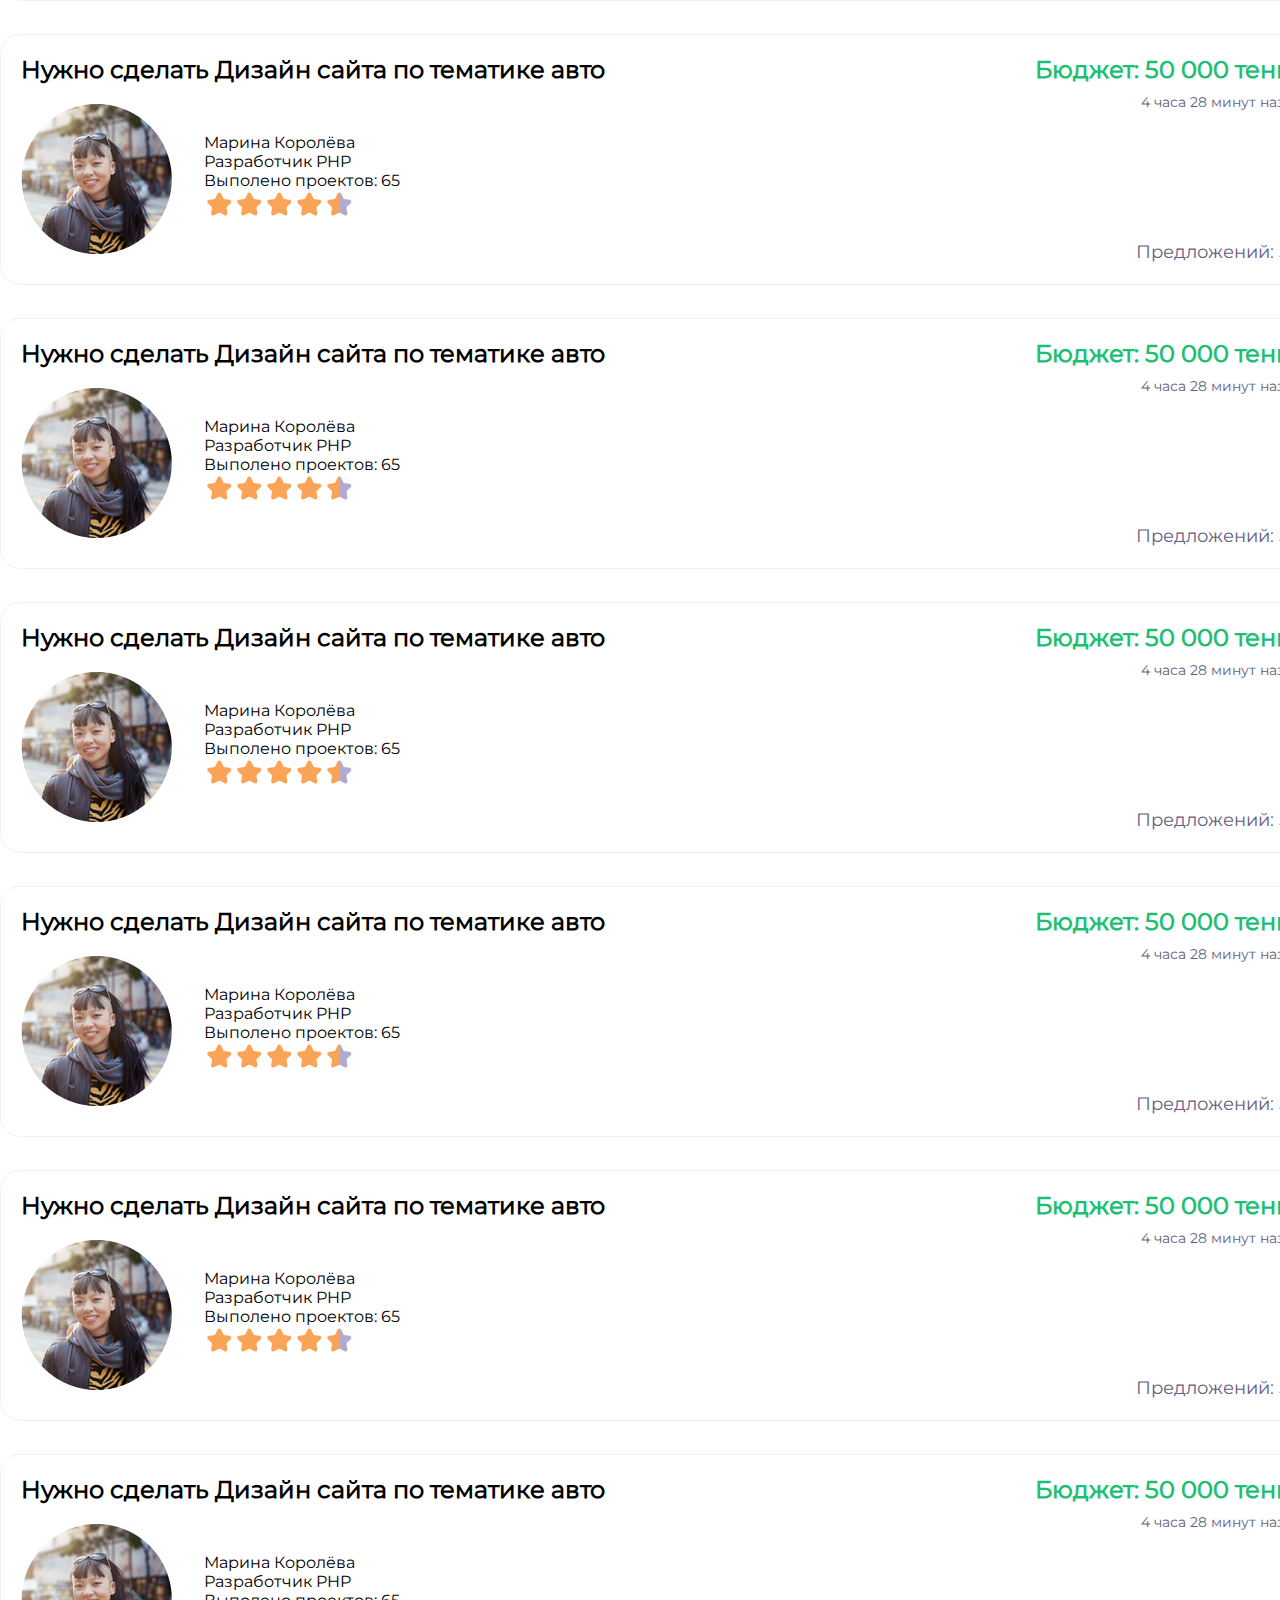
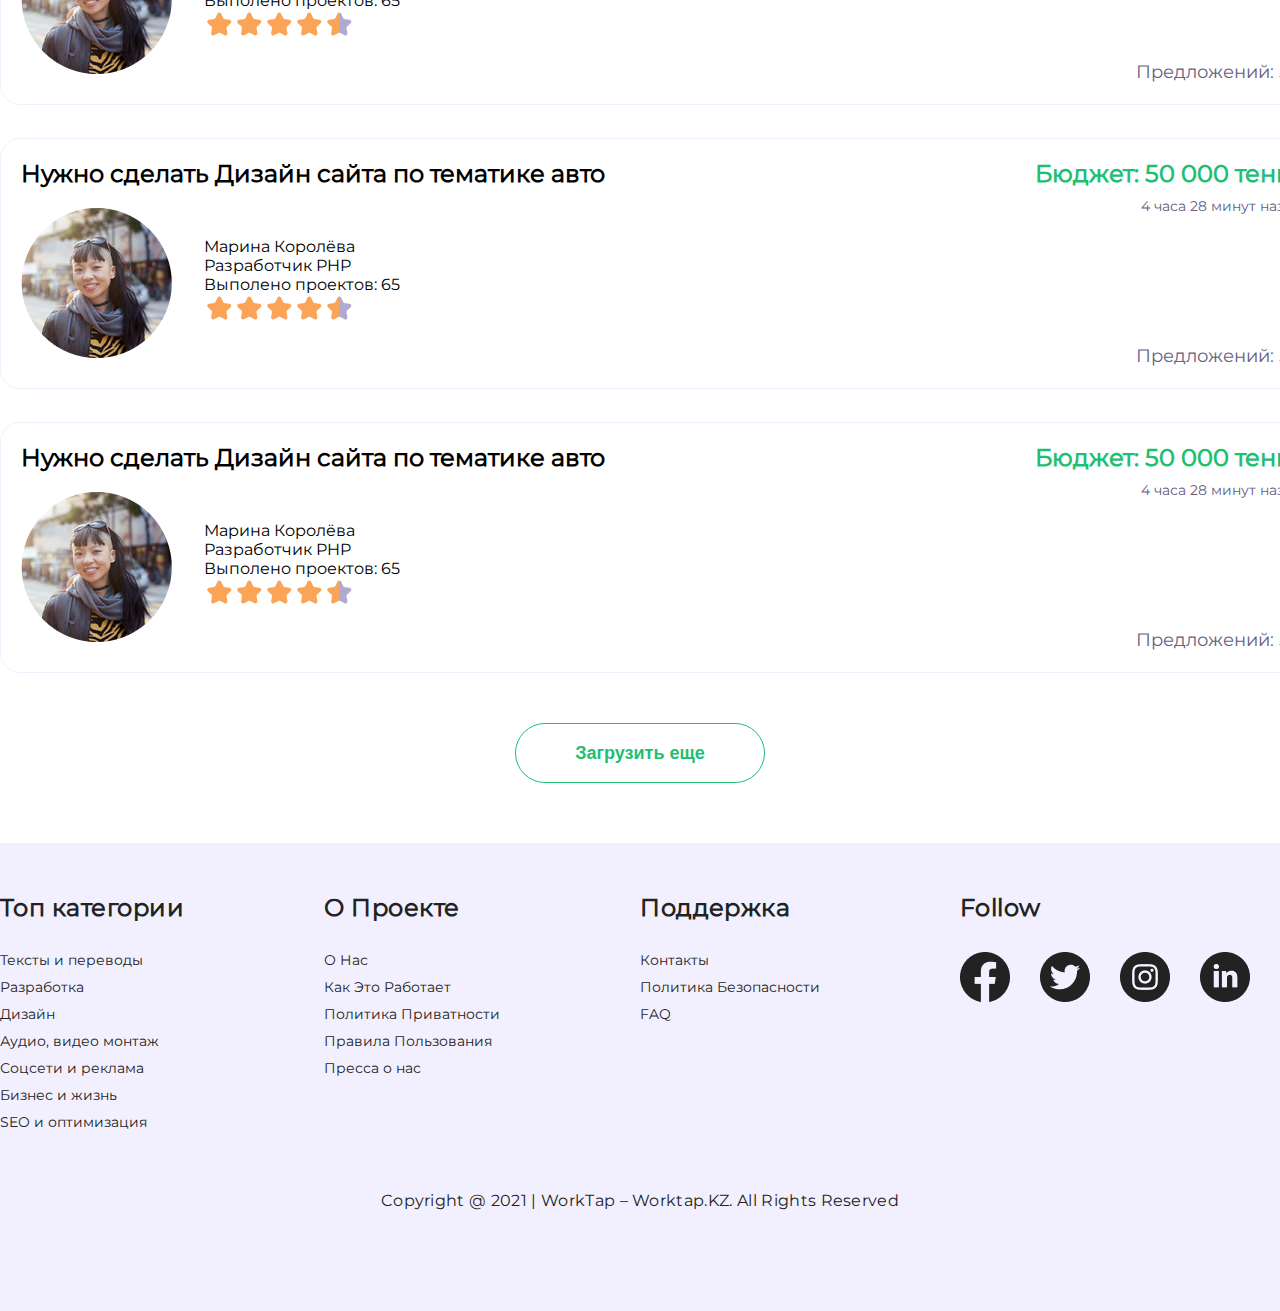
==== commit f09060be: "dopolneniya na proverky" ====
--- a/birzha.html
+++ b/birzha.html
@@ -87,6 +87,12 @@
                 </div>
             </div>
         </div>
+        <div class="one_birzha__backimg">
+            <img src="img/birzh/Ellipse60.png" alt="" class="backimg1">
+            <img src="img/birzh/Ellipse64.png" alt="" class="backimg2">
+            <img src="img/birzh/Ellipse 63.png" alt="" class="backimg3">
+            <img src="img/birzh/Ellipse 61.png" alt="" class="backimg4">
+        </div>
     </section>
     <section class="two_birzha">
         <div class="container">
--- a/css/style.css
+++ b/css/style.css
@@ -453,6 +453,29 @@
 .one_birzha {
     background: #F7F6FF;
 }
+.birzha_centr {
+    padding-bottom: 130px;
+}
+.backimg1 {
+    position: absolute;
+    bottom: -5%;
+    left: 5%;
+}
+.backimg2 {
+    position: absolute;
+    bottom: 40%;
+    right: 25%;
+}
+.backimg3 {
+    position: absolute;
+    bottom: -10%;
+    right: 15%;
+}
+.backimg4 {
+    position: absolute;
+    bottom: -66%;
+    left: 20%;
+}
 .top_nav__specialist {
     display: flex;
     align-items: center;
@@ -528,6 +551,7 @@
     display: flex;
     align-items: baseline;
     justify-content: space-between;
+    margin-top: 60px;
 }
 .sec_two__buttons_top {
     display: flex;
@@ -629,6 +653,7 @@
 .three_birzha {
     background: #F2F0FE;
     margin-top: 60px;
+    padding-bottom: 100px;
 }
 .footer_birzha {
     padding-top: 50px;
